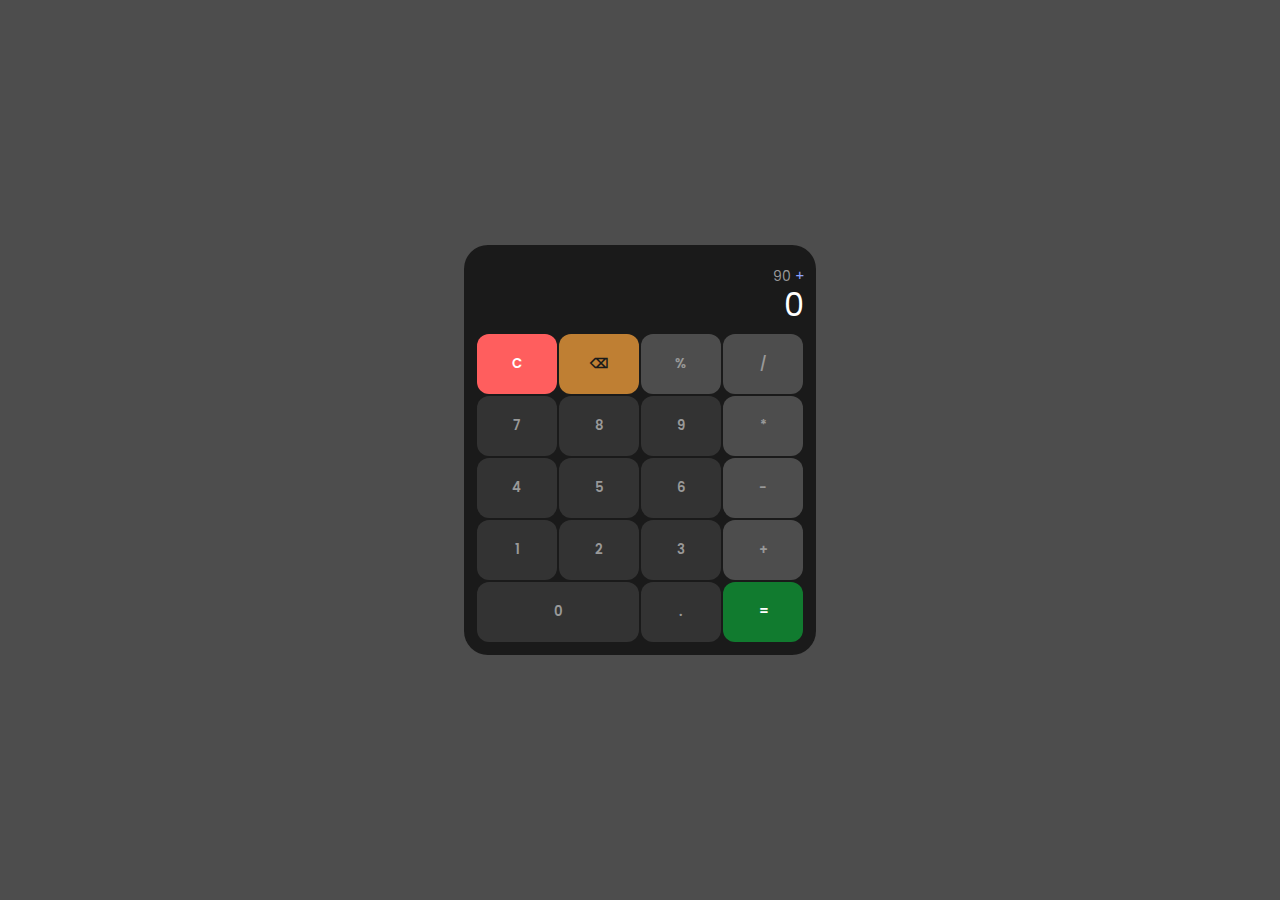
==== index.html @ 75fad2d4 "chore: update" ====
<!DOCTYPE html>
<html lang="en">
<head>
    <meta charset="UTF-8">
    <meta name="viewport" content="width=device-width, initial-scale=1.0">
    <title>Numbertice</title>

    <link rel="preconnect" href="https://fonts.googleapis.com">
    <link rel="preconnect" href="https://fonts.gstatic.com" crossorigin>
    <link
        href="https://fonts.googleapis.com/css2?family=Poppins:ital,wght@0,100;0,200;0,300;0,400;0,500;0,600;0,700;0,800;0,900;1,100;1,200;1,300;1,400;1,500;1,600;1,700;1,800;1,900&display=swap"
        rel="stylesheet">

    <link rel="stylesheet" href="./style.css">
    <script src="./script.js" defer></script>
</head>
<body>
    <main id="calculator">
        <div class="screen">
            <p id="history">
                90 <span>+</span>
            </p>
            <p id="result">0</p>
        </div>
        <div>
            <table>
                <tbody>
                    <tr>
                        <td>
                            <button class="clear" id="clear">C</button>
                        </td>
                        <td>
                            <button class="bsp" id="bsp">⌫</button>
                        </td>
                        <td>
                            <button class="operator">%</button>
                        </td>
                        <td>
                            <button class="operator">/</button>
                        </td>
                    </tr>
                    <tr>
                        <td>
                            <button class="digit">7</button>
                        </td>
                        <td>
                            <button class="digit">8</button>
                        </td>
                        <td>
                            <button class="digit">9</button>
                        </td>
                        <td>
                            <button class="operator">*</button>
                        </td>
                    </tr>
                    <tr>
                        <td>
                            <button class="digit">4</button>
                        </td>
                        <td>
                            <button class="digit">5</button>
                        </td>
                        <td>
                            <button class="digit">6</button>
                        </td>
                        <td>
                            <button class="operator">-</button>
                        </td>
                    </tr>
                    <tr>
                        <td>
                            <button class="digit">1</button>
                        </td>
                        <td>
                            <button class="digit">2</button>
                        </td>
                        <td>
                            <button class="digit">3</button>
                        </td>
                        <td>
                            <button class="operator">+</button>
                        </td>
                    </tr>
                    <tr>
                        <td colspan="2">
                            <button class="digit">0</button>
                        </td>
                        <td>
                            <button class="digit">.</button>
                        </td>
                        <td>
                            <button class="equal">=</button>
                        </td>
                    </tr>
                </tbody>
            </table>
        </div>
    </main>
</body>
</html>
---- style.css ----
:root {
  /* colors */
  --gray-primary: #1a1a1a;
  --gray-secondary: #333333;
  --gray-tertiary: #4d4d4d;
  --gray-quartenary: #999999;
  --success: #117b2f;
  --warning: #bf7f33;
  --danger: #ff5e5e;
  --info: #8aa1fd;

  /* font */
  --font-primary: 'Poppins';
}

* {
  font-family: var(--font-primary);
}

body {
  font-family: var(--font-primary);
  background-color: var(--gray-tertiary);
  margin: 0;
  padding: 0;
  display: flex;
  align-items: center;
  justify-content: center;
  min-height: 100vh;
}

p {
  line-height: 1;
  margin: 0;
  padding: 0;
}

table {
  border-collapse: collapse;
}

td {
  height: 60px;
  width: 80px;
}

button {
  outline: none;
  border: none;
  background-color: transparent;
  box-sizing: border-box;
  text-align: center;
  border-radius: 12px;
  width: 100%;
  height: 100%;
  display: flex;
  align-items: center;
  justify-content: center;
  font-weight: 600;
  cursor: pointer;
}

#calculator {
  background-color: var(--gray-primary);
  border-radius: 24px;
  width: fit-content;
  padding: 24px 12px 12px 12px;
  display: flex;
  flex-direction: column;
  gap: 12px;
  box-sizing: border-box;
}

.digit {
  background-color: var(--gray-secondary);
  color: var(--gray-quartenary);
}

.operator {
  background-color: var(--gray-tertiary);
  color: var(--gray-quartenary);
}

.clear {
  background-color: var(--danger);
  color: #ffffff;
}

.bsp {
  background-color: var(--warning);
  color: var(--gray-primary);
}

.equal {
  background-color: var(--success);
  color: #ffffff;
}

#result {
  font-size: 32px;
  color: #ffffff;
  text-align: right;
}

#history {
  font-size: 14px;
  color: var(--gray-quartenary);
  text-align: right;
}

#history span {
  color: var(--info);
}

.screen {
  display: flex;
  flex-direction: column;
  gap: 6px;
}
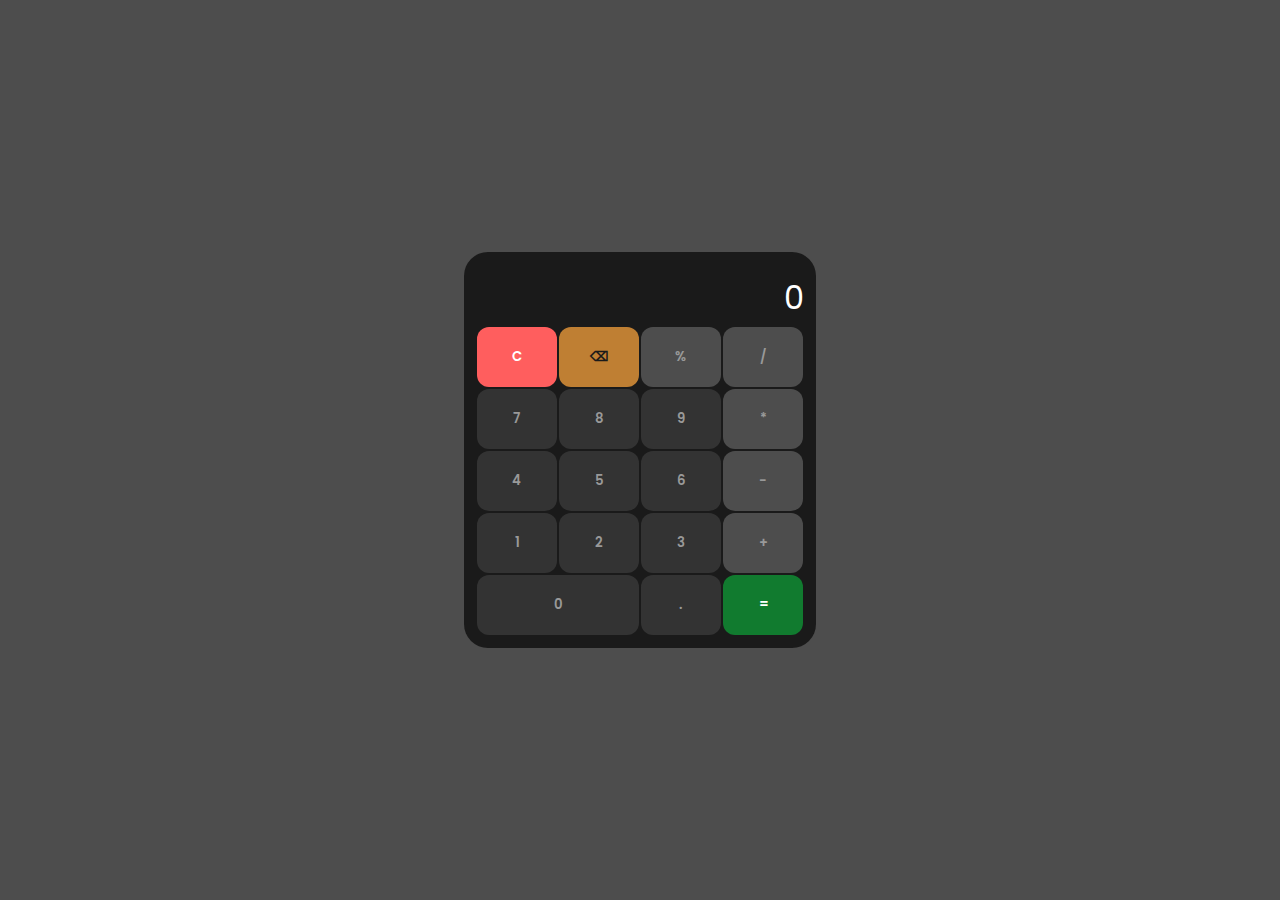
==== commit 1efd519e: "chore: update" ====
--- a/index.html
+++ b/index.html
@@ -1,100 +1,99 @@
 <!DOCTYPE html>
 <html lang="en">
-<head>
-    <meta charset="UTF-8">
-    <meta name="viewport" content="width=device-width, initial-scale=1.0">
+  <head>
+    <meta charset="UTF-8" />
+    <meta name="viewport" content="width=device-width, initial-scale=1.0" />
     <title>Numbertice</title>
 
-    <link rel="preconnect" href="https://fonts.googleapis.com">
-    <link rel="preconnect" href="https://fonts.gstatic.com" crossorigin>
+    <link rel="preconnect" href="https://fonts.googleapis.com" />
+    <link rel="preconnect" href="https://fonts.gstatic.com" crossorigin />
     <link
-        href="https://fonts.googleapis.com/css2?family=Poppins:ital,wght@0,100;0,200;0,300;0,400;0,500;0,600;0,700;0,800;0,900;1,100;1,200;1,300;1,400;1,500;1,600;1,700;1,800;1,900&display=swap"
-        rel="stylesheet">
+      href="https://fonts.googleapis.com/css2?family=Poppins:ital,wght@0,100;0,200;0,300;0,400;0,500;0,600;0,700;0,800;0,900;1,100;1,200;1,300;1,400;1,500;1,600;1,700;1,800;1,900&display=swap"
+      rel="stylesheet"
+    />
 
-    <link rel="stylesheet" href="./style.css">
+    <link rel="stylesheet" href="./style.css" />
     <script src="./script.js" defer></script>
-</head>
-<body>
+  </head>
+  <body>
     <main id="calculator">
-        <div class="screen">
-            <p id="history">
-                90 <span>+</span>
-            </p>
-            <p id="result">0</p>
-        </div>
-        <div>
-            <table>
-                <tbody>
-                    <tr>
-                        <td>
-                            <button class="clear" id="clear">C</button>
-                        </td>
-                        <td>
-                            <button class="bsp" id="bsp">⌫</button>
-                        </td>
-                        <td>
-                            <button class="operator">%</button>
-                        </td>
-                        <td>
-                            <button class="operator">/</button>
-                        </td>
-                    </tr>
-                    <tr>
-                        <td>
-                            <button class="digit">7</button>
-                        </td>
-                        <td>
-                            <button class="digit">8</button>
-                        </td>
-                        <td>
-                            <button class="digit">9</button>
-                        </td>
-                        <td>
-                            <button class="operator">*</button>
-                        </td>
-                    </tr>
-                    <tr>
-                        <td>
-                            <button class="digit">4</button>
-                        </td>
-                        <td>
-                            <button class="digit">5</button>
-                        </td>
-                        <td>
-                            <button class="digit">6</button>
-                        </td>
-                        <td>
-                            <button class="operator">-</button>
-                        </td>
-                    </tr>
-                    <tr>
-                        <td>
-                            <button class="digit">1</button>
-                        </td>
-                        <td>
-                            <button class="digit">2</button>
-                        </td>
-                        <td>
-                            <button class="digit">3</button>
-                        </td>
-                        <td>
-                            <button class="operator">+</button>
-                        </td>
-                    </tr>
-                    <tr>
-                        <td colspan="2">
-                            <button class="digit">0</button>
-                        </td>
-                        <td>
-                            <button class="digit">.</button>
-                        </td>
-                        <td>
-                            <button class="equal">=</button>
-                        </td>
-                    </tr>
-                </tbody>
-            </table>
-        </div>
+      <div class="display">
+        <p id="previous"></p>
+        <p id="current">0</p>
+      </div>
+      <div id="btns">
+        <table>
+          <tbody>
+            <tr>
+              <td>
+                <button class="clear" id="clear">C</button>
+              </td>
+              <td>
+                <button class="delete" id="bsp">⌫</button>
+              </td>
+              <td>
+                <button class="operator">%</button>
+              </td>
+              <td>
+                <button class="operator">/</button>
+              </td>
+            </tr>
+            <tr>
+              <td>
+                <button class="digit">7</button>
+              </td>
+              <td>
+                <button class="digit">8</button>
+              </td>
+              <td>
+                <button class="digit">9</button>
+              </td>
+              <td>
+                <button class="operator">*</button>
+              </td>
+            </tr>
+            <tr>
+              <td>
+                <button class="digit">4</button>
+              </td>
+              <td>
+                <button class="digit">5</button>
+              </td>
+              <td>
+                <button class="digit">6</button>
+              </td>
+              <td>
+                <button class="operator">-</button>
+              </td>
+            </tr>
+            <tr>
+              <td>
+                <button class="digit">1</button>
+              </td>
+              <td>
+                <button class="digit">2</button>
+              </td>
+              <td>
+                <button class="digit">3</button>
+              </td>
+              <td>
+                <button class="operator">+</button>
+              </td>
+            </tr>
+            <tr>
+              <td colspan="2">
+                <button class="digit">0</button>
+              </td>
+              <td>
+                <button class="digit">.</button>
+              </td>
+              <td>
+                <button class="equal">=</button>
+              </td>
+            </tr>
+          </tbody>
+        </table>
+      </div>
     </main>
-</body>
-</html>+  </body>
+</html>
--- a/style.css
+++ b/style.css
@@ -85,7 +85,7 @@
   color: #ffffff;
 }
 
-.bsp {
+.delete {
   background-color: var(--warning);
   color: var(--gray-primary);
 }
@@ -95,23 +95,23 @@
   color: #ffffff;
 }
 
-#result {
+#current {
   font-size: 32px;
   color: #ffffff;
   text-align: right;
 }
 
-#history {
+#previous {
   font-size: 14px;
   color: var(--gray-quartenary);
   text-align: right;
 }
 
-#history span {
+#previous span {
   color: var(--info);
 }
 
-.screen {
+.display {
   display: flex;
   flex-direction: column;
   gap: 6px;
